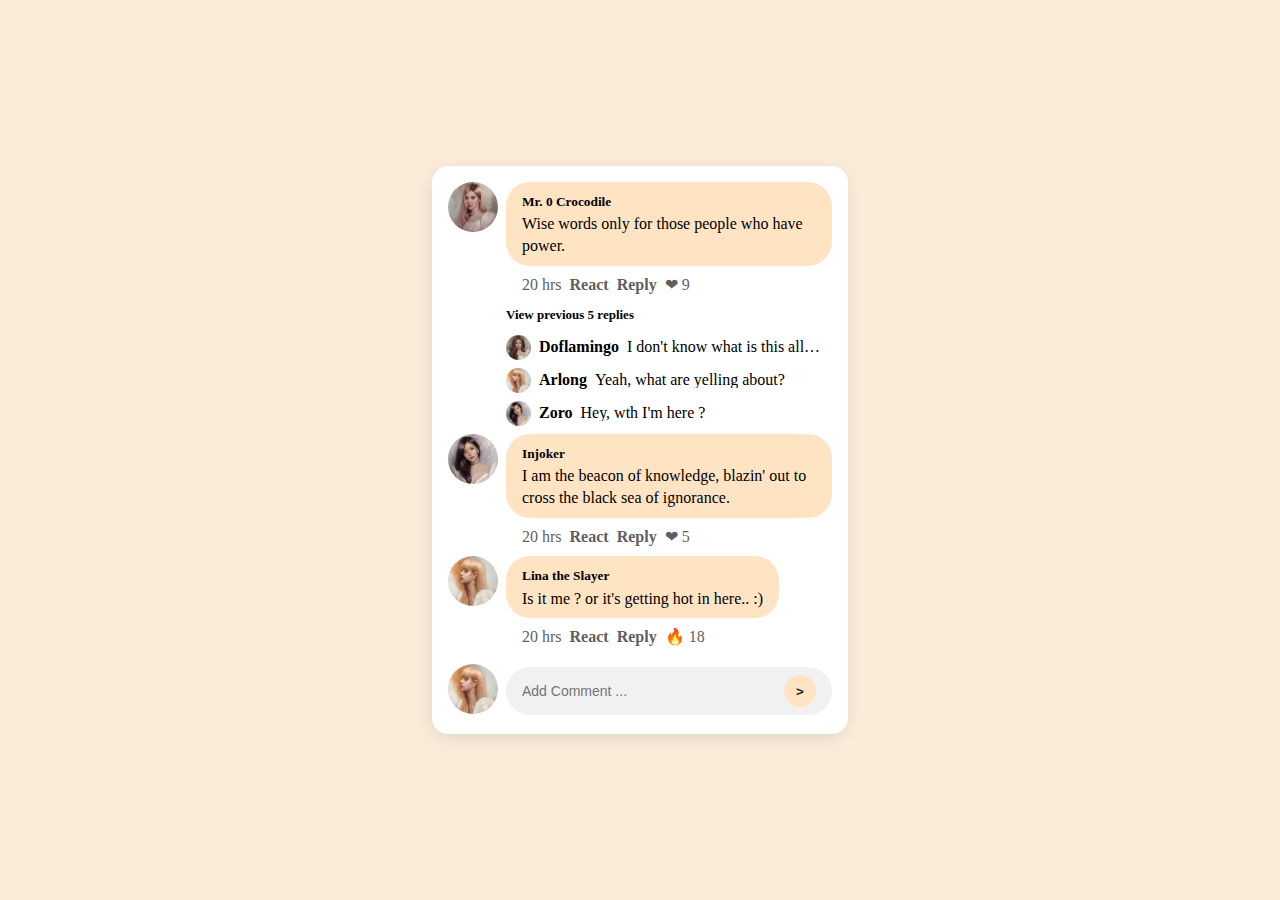
==== components/CommentsList/index.html @ 88490120 "👌 Restructure folders for better scaling later" ====
<!DOCTYPE html>
<html lang="en">
<head>
  <meta charset="UTF-8">
  <meta name="viewport" content="width=device-width, initial-scale=1.0">
  <link rel="stylesheet" href="./style.css">
  <title>Comment Component</title>
</head>
<body>
  <div class="comments__list">
    <div class="comment__item">
      <div class="user__photo__container">
        <img src="../../assets/images/portraits/photo.png" alt="" height="50" width="50" />
      </div>
      <div class="column">
        <div>
          <div class="comment__box">
            <small>Mr. 0 Crocodile</small>
            <p>Wise words only for those people who have power.</p>
          </div>
          <div class="comment__actions">
            <div class="time">20 hrs</div>
            <div class="react">React</div>
            <div class="reply">Reply</div>
            <div class="reactions__count">❤ 9</div>
          </div>
        </div>
        <div class="view__prev">View previous 5 replies</div>
        <ul class="replies__list">
          <li>
            <img src="../../assets/images/portraits/photo-2.png" alt="" height="25" width="25" />
            <span class="username">Doflamingo</span>
            <p class="textLimit1">I don't know what is this all about.</p>
          </li>
          <li>
            <img src="../../assets/images/portraits/photo-3.png" alt="" height="25" width="25" />
            <span class="username">Arlong</span>
            <p class="textLimit1">Yeah, what are yelling about?</p>
          </li>
          <li>
            <img src="../../assets/images/portraits/photo-4.png" alt="" height="25" width="25" />
            <span class="username">Zoro</span>
            <p class="textLimit1">Hey, wth I'm here ?</p>
          </li>
        </ul>
      </div>
    </div>

    <div class="comment__item">
      <div class="user__photo__container">
        <img src="../../assets/images/portraits/photo-4.png" alt="" height="50" width="50" />
      </div>
      <div class="column">
        <div>
          <div class="comment__box">
            <small>Injoker</small>
            <p>I am the beacon of knowledge, blazin' out to cross the black sea of ignorance.</p>
          </div>
          <div class="comment__actions">
            <div class="time">20 hrs</div>
            <div class="react">React</div>
            <div class="reply">Reply</div>
            <div class="reactions__count">❤ 5</div>
          </div>
        </div>
      </div>
    </div>

    <div class="comment__item">
      <div class="user__photo__container">
        <img src="../../assets/images/portraits/photo-3.png" alt="" height="50" width="50" />
      </div>
      <div class="column">
        <div>
          <div class="comment__box">
            <small>Lina the Slayer</small>
            <p>Is it me ? or it's getting hot in here.. :)</p>
          </div>
          <div class="comment__actions">
            <div class="time">20 hrs</div>
            <div class="react">React</div>
            <div class="reply">Reply</div>
            <div class="reactions__count">🔥 18</div>
          </div>
        </div>
      </div>
    </div>

    <div class="comment__add">
      <div class="user__photo__container">
        <img src="../../assets/images/portraits/photo-3.png" alt="" height="50" width="50" />
      </div>
      <form>
        <input type="text" placeholder="Add Comment ..." />
        <button type="submit"> > </button>
      </form>
    </div>
  </div>
</body>
</html>
---- components/CommentsList/style.css ----
html,
body {
	margin: 0;
	background-color: #fbecda;
}
body {
	display: flex;
	align-items: center;
	justify-content: center;
	height: 100vh;
	width: 100vw;
	overflow: hidden;
	font-family: Roboto;
	font-size: 16px;
}
small {
	font-weight: bold;
}
.comments__list {
	width: 30vw;
  padding: 1rem;
  border-radius: 1rem;
	background-color: #fff;
  box-shadow: -1px 4px 20px -6px rgba(0, 0, 0, 0.2);
}
.comments__list > * {
  overflow: hidden;
}
.comment__item {
	display: flex;
  line-height: 1.4rem;
}
.comment__item p {
	margin: 0;
}
.user__photo__container {
	margin-right: 0.5rem;
	height: fit-content;
}
.user__photo__container img {
	border-radius: 50%;
	cursor: pointer;
}
.comment__box,
.comment__actions {
	padding: 0.5rem 1rem;
}
.comment__box {
	background-color: bisque;
	border-radius: 1.5rem;
}
.comment__actions {
	display: flex;
}
.comment__actions > * {
	margin-right: 0.5rem;
	font-weight: bold;
	color: #5f5f5f;
	font-weight: bold;
}
.comment__actions > .time,
.comment__actions > .reactions__count {
	font-weight: inherit;
}
.view__prev {
	font-size: small;
	font-weight: bold;
	margin-bottom: 0.5rem;
	width: fit-content;
}
.replies__list {
	padding: 0;
	margin: 0.5rem 0;
	list-style: none;
}
.replies__list li {
	display: flex;
	align-items: center;
	margin: 0.5rem 0;
}
.replies__list li .username {
	margin: 0 0.5rem;
	font-weight: bold;
}
.replies__list li img {
	border-radius: 50%;
}
.textLimit1 {
	overflow: hidden;
	text-overflow: ellipsis;
	display: -webkit-box;
	-webkit-box-orient: vertical;
	-webkit-line-clamp: 1;
	line-height: 1;
	max-height: 1 * 1;
}
.comment__add {
  display: flex;
  align-items: center;
  margin-top: .5rem;
}
.comment__add form {
  width: 100%;
  position: relative;
  display: flex;
  align-items: center;
}
.comment__add form input {
  padding: 1rem;
  width: -webkit-fill-available;
  border-radius: 2rem;
  outline: none;
  border: none;
  background-color: #f1f1f1;
  font-size: 14px;
}
.comment__add button {
  position: absolute;
  right: 1rem;
  height: 2rem;
  width: 2rem;
  border-radius: 50%;
  outline: none;
  border: none;
  background-color: bisque;
  color: #222;
  font-weight: bold;
}

.user__photo__container img,
.comment__box small,
.view__prev,
.react,
.reply,
.reactions__count,
.replies__list li,
.comment__add button {
	cursor: pointer;
}
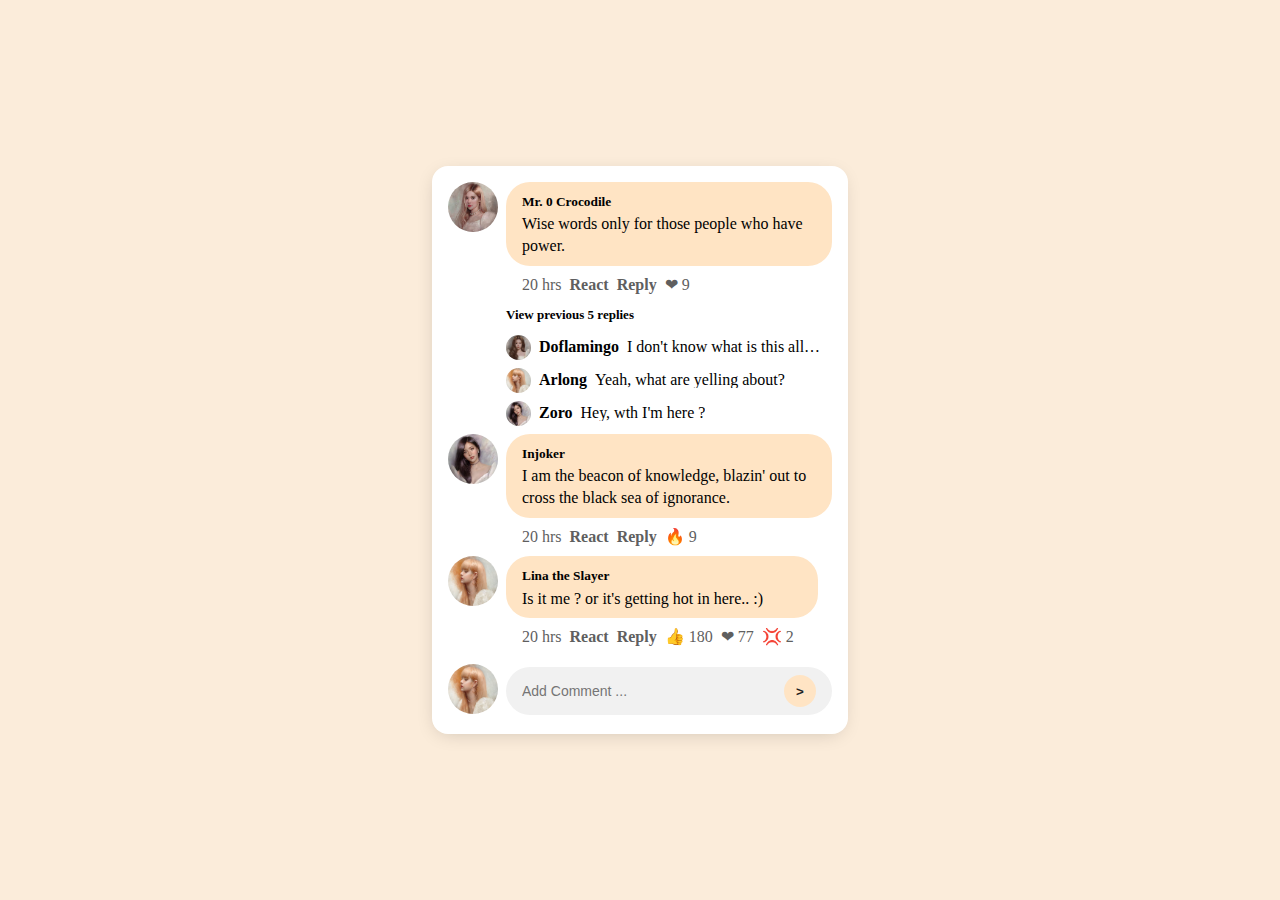
==== commit 6a232247: "Test emoji icons" ====
--- a/components/CommentsList/index.html
+++ b/components/CommentsList/index.html
@@ -60,7 +60,7 @@
             <div class="time">20 hrs</div>
             <div class="react">React</div>
             <div class="reply">Reply</div>
-            <div class="reactions__count">❤ 5</div>
+            <div class="reactions__count">🔥 9</div>
           </div>
         </div>
       </div>
@@ -80,7 +80,9 @@
             <div class="time">20 hrs</div>
             <div class="react">React</div>
             <div class="reply">Reply</div>
-            <div class="reactions__count">🔥 18</div>
+            <div class="reactions__count">👍 180</div>
+            <div class="reactions__count">❤ 77</div>
+            <div class="reactions__count">💢 2</div>
           </div>
         </div>
       </div>
